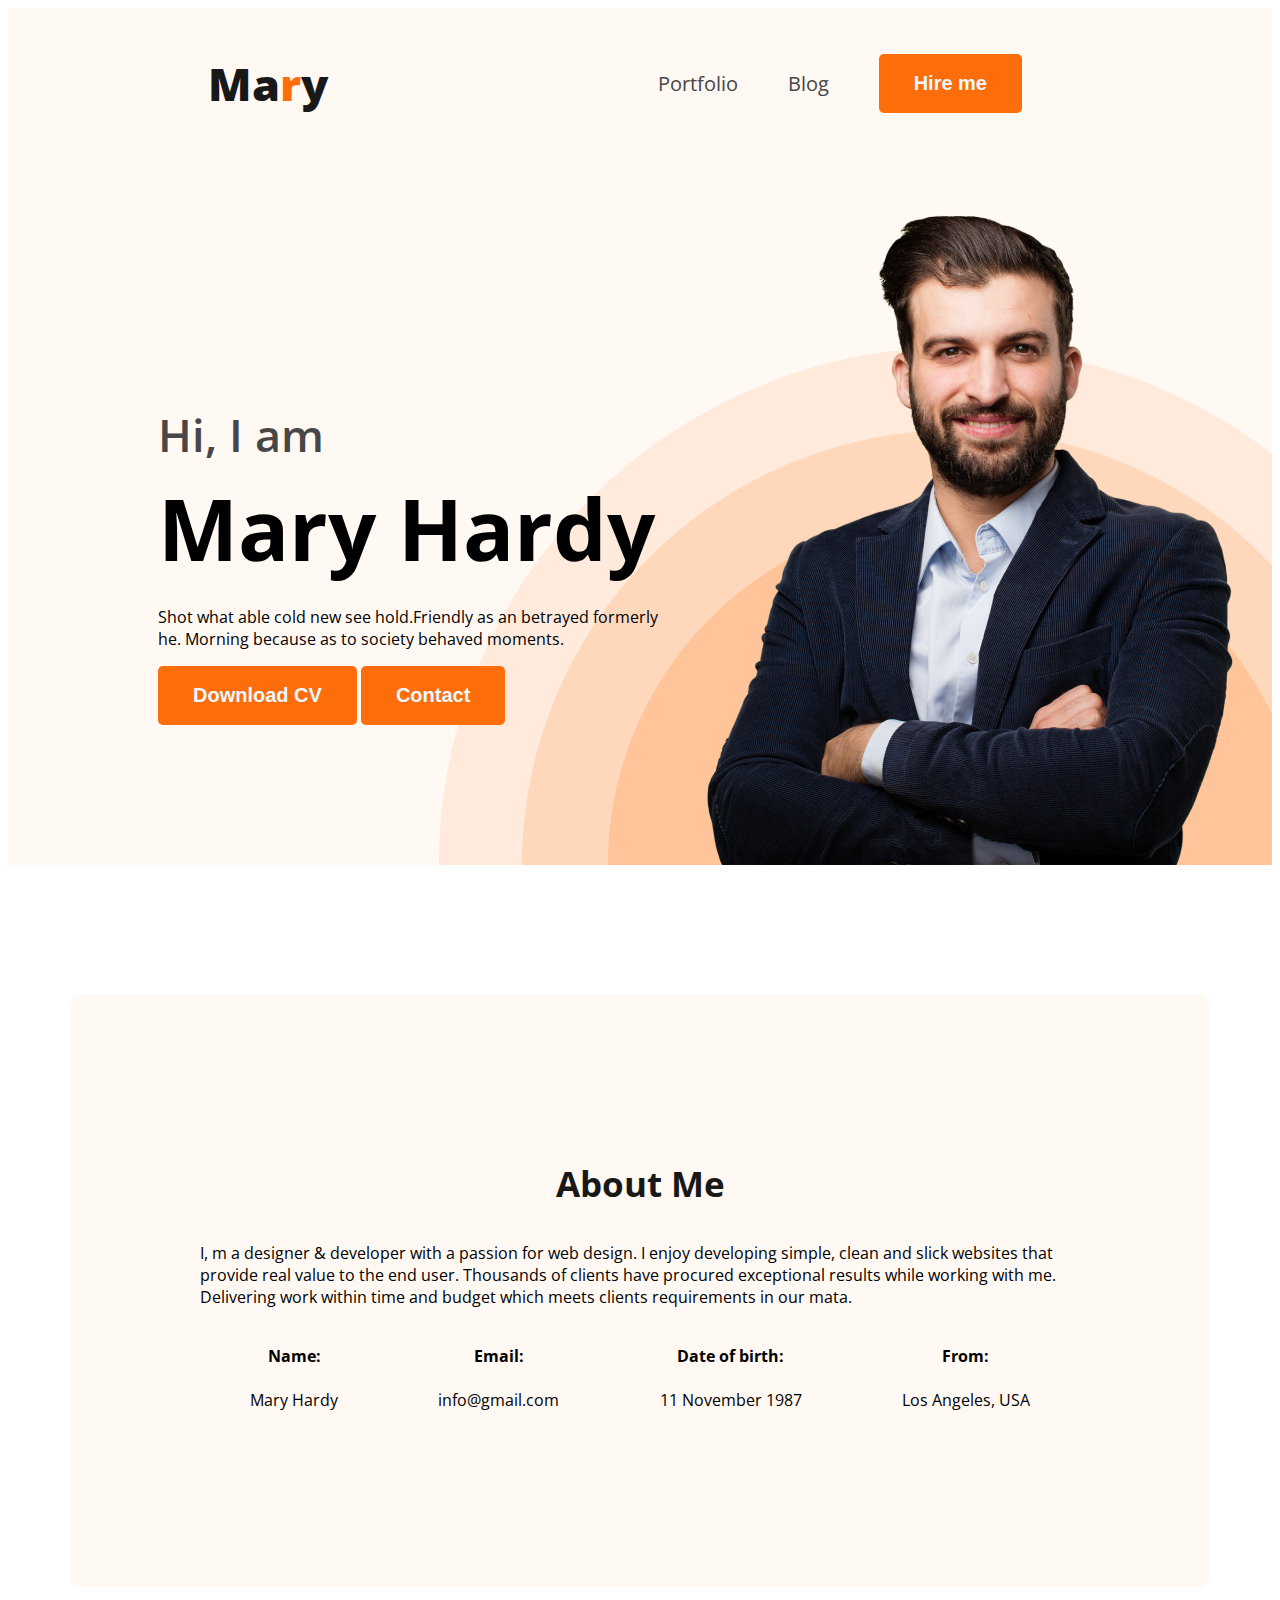
==== index.html @ 10e03080 "about information added" ====
<!DOCTYPE html>
<html lang="en">
<head>
    <meta charset="UTF-8">
    <meta name="viewport" content="width=device-width, initial-scale=1.0">
    <title>Web Developer portfolio</title>
    <link rel="preconnect" href="https://fonts.googleapis.com">
<link rel="preconnect" href="https://fonts.gstatic.com" crossorigin>
<link href="https://fonts.googleapis.com/css2?family=Open+Sans:wght@400;800&display=swap" rel="stylesheet">
    <link rel="stylesheet" href="styles/portfolio.css">
</head>
<body>
    <header class="header">
        <nav>
            <h3 class="nav-title">Ma<span class="primary-text">r</span>y</h3>
            <ul>
                <li><a href="">Portfolio</a></li>
                <li><a href="">Blog</a></li>
                <li><button class="btn-primary">Hire me</button></li>
            </ul>
        </nav>
        <div class="banner">
            <div class="banner-content">
                <h5 class="banner-greeting">Hi, I  am</h5>
                <h1 class="banner-heading">Mary Hardy</h1>
                <p class="banner-description">Shot what able cold new see hold.Friendly as an betrayed formerly he. Morning because as to society behaved moments.</p>
                <button class="btn-primary">Download CV</button>
                <button class="btn-primary">Contact</button>
            </div>
            <img class="profile-pic" src="images/hardy.png" alt="hardy">
        </div>
    </header>
    <main>
        <section class="about">
            <h3 class="section-title">About Me</h3>
            <p class="section-descrioption">I, m a designer & developer with a passion for web design. I enjoy developing simple, clean and slick websites that provide real value to the end user. Thousands of clients have procured exceptional results while working with me. Delivering work within time and budget which meets clients requirements in our mata.</p>
            <div class="about-info-container">
                <div class="about-info">
                    <h4 class="info-title">Name:</h4>
                    <p class="info-description">Mary Hardy </p>
                </div>
                <div class="about-info">
                    <h4 class="info-title">Email:
                        </h4>
                    <p class="info-description">info@gmail.com</p>
                </div>
                <div class="about-info">
                    <h4 class="info-title">Date of birth:
                       </h4>
                    <p class="info-description"> 11 November 1987</p>
                </div>
                <div class="about-info">
                    <h4 class="info-title">From:
                       </h4>
                    <p class="infodescription"> Los Angeles, USA</p>
                </div>
            </div>
        </section>
    </main>
    <footer></footer>
</body>
</html>
---- styles/portfolio.css ----
nav {
  display: flex;
  justify-content: space-between;
  align-items: center;
  margin: 0 200px;
}
body {
  font-family: "Lato", sans-serif;
  font-family: "Open Sans", sans-serif;
}
.nav-title {
  color: var(--Dark-01, #181818);
  font-size: 45px;
  font-weight: 800;
}
.btn-primary {
  border-radius: 5px;
  background-color: #fd6e0a;
  color: aliceblue;
  font-size: 20px;
  font-weight: 700;
  border: 0;
  padding: 18px 35px;
}
nav > ul {
  display: flex;
  color: var(--Dark-02, #474747);
  align-items: center;
}
nav a {
  text-decoration: none;
  color: #474747;
  font-weight: 400;
  font-size: 20px;
}
nav li {
  margin-right: 50px;
  list-style: none;
}
.primary-text {
  color: #fd6e0a;
}
/* header related style */
.header {
  background: #fff8f3;
  background-image: url("../images/header_bg.png");
  background-repeat: no-repeat;
  background-position: bottom right;
}
.banner {
  padding: 30px 30px 0px 150px;
  display: flex;
  align-items: center;
  justify-content: space-between;
}
.banner .profile-pic {
  width: 584px;
  height: 676px;
  /* flex-shrink: 0; */
}
.banner-greeting {
  font-size: 45px;
  font-weight: 600;
  color: #474747;
  margin-bottom: 0;
}
.banner-heading {
  font-size: 85px;
  font-weight: 700;
  margin-top: 5px;
  margin-bottom: 20px;
}
.banner-content {
  max-width: 585px;
}
/* main */
.about {
  padding: 130px;
  border-radius: 10px;
  background: #fff8f3;
  margin: 130px 0;
}
.section-title {
  color: #181818;
  text-align: center;
  font-size: 35px;
  font-weight: 700;
}
.section-description {
  color: #757575;
  text-align: center;
  font-size: 18px;
}
main{
    width: 1140px;
    margin: 0 auto;
}
.about-info-container{
  display: flex;
  justify-content: space-around;
}
.about-info{
  text-align: center;
  margin-bottom: 30px;
}
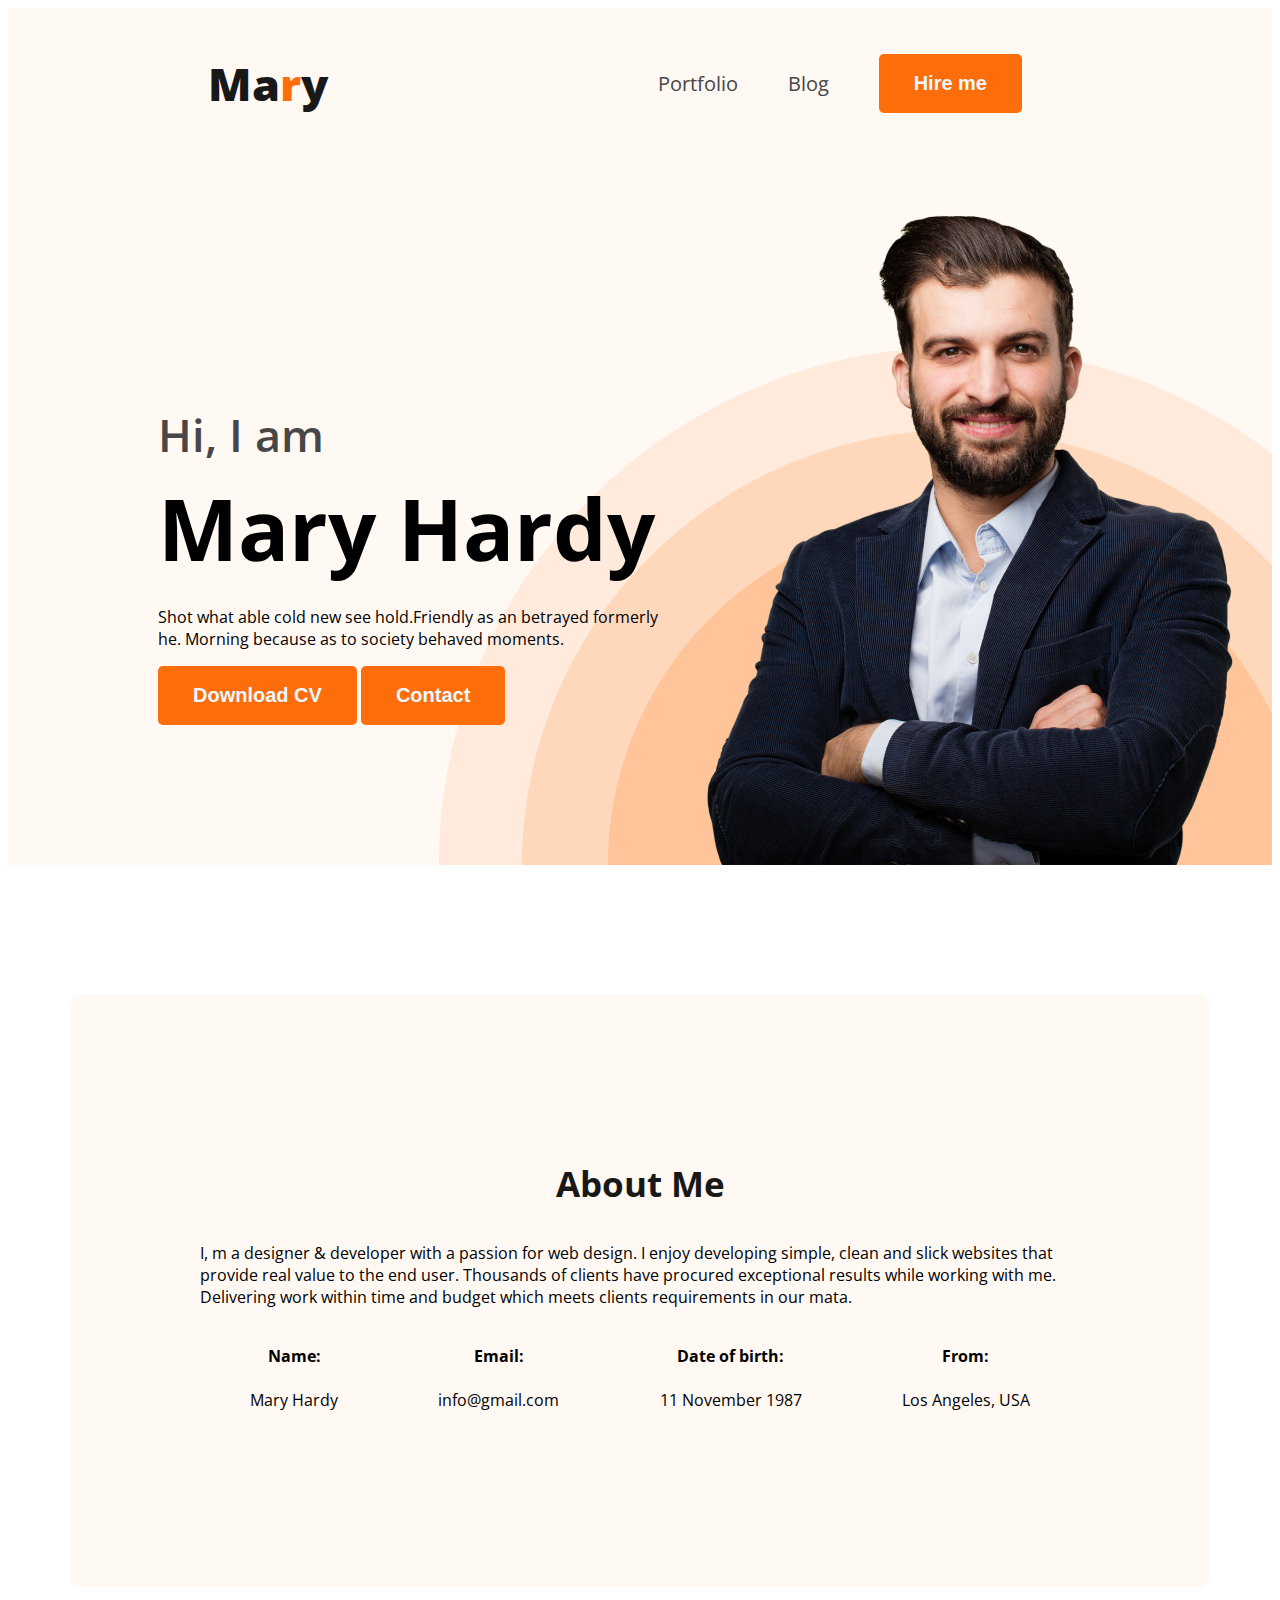
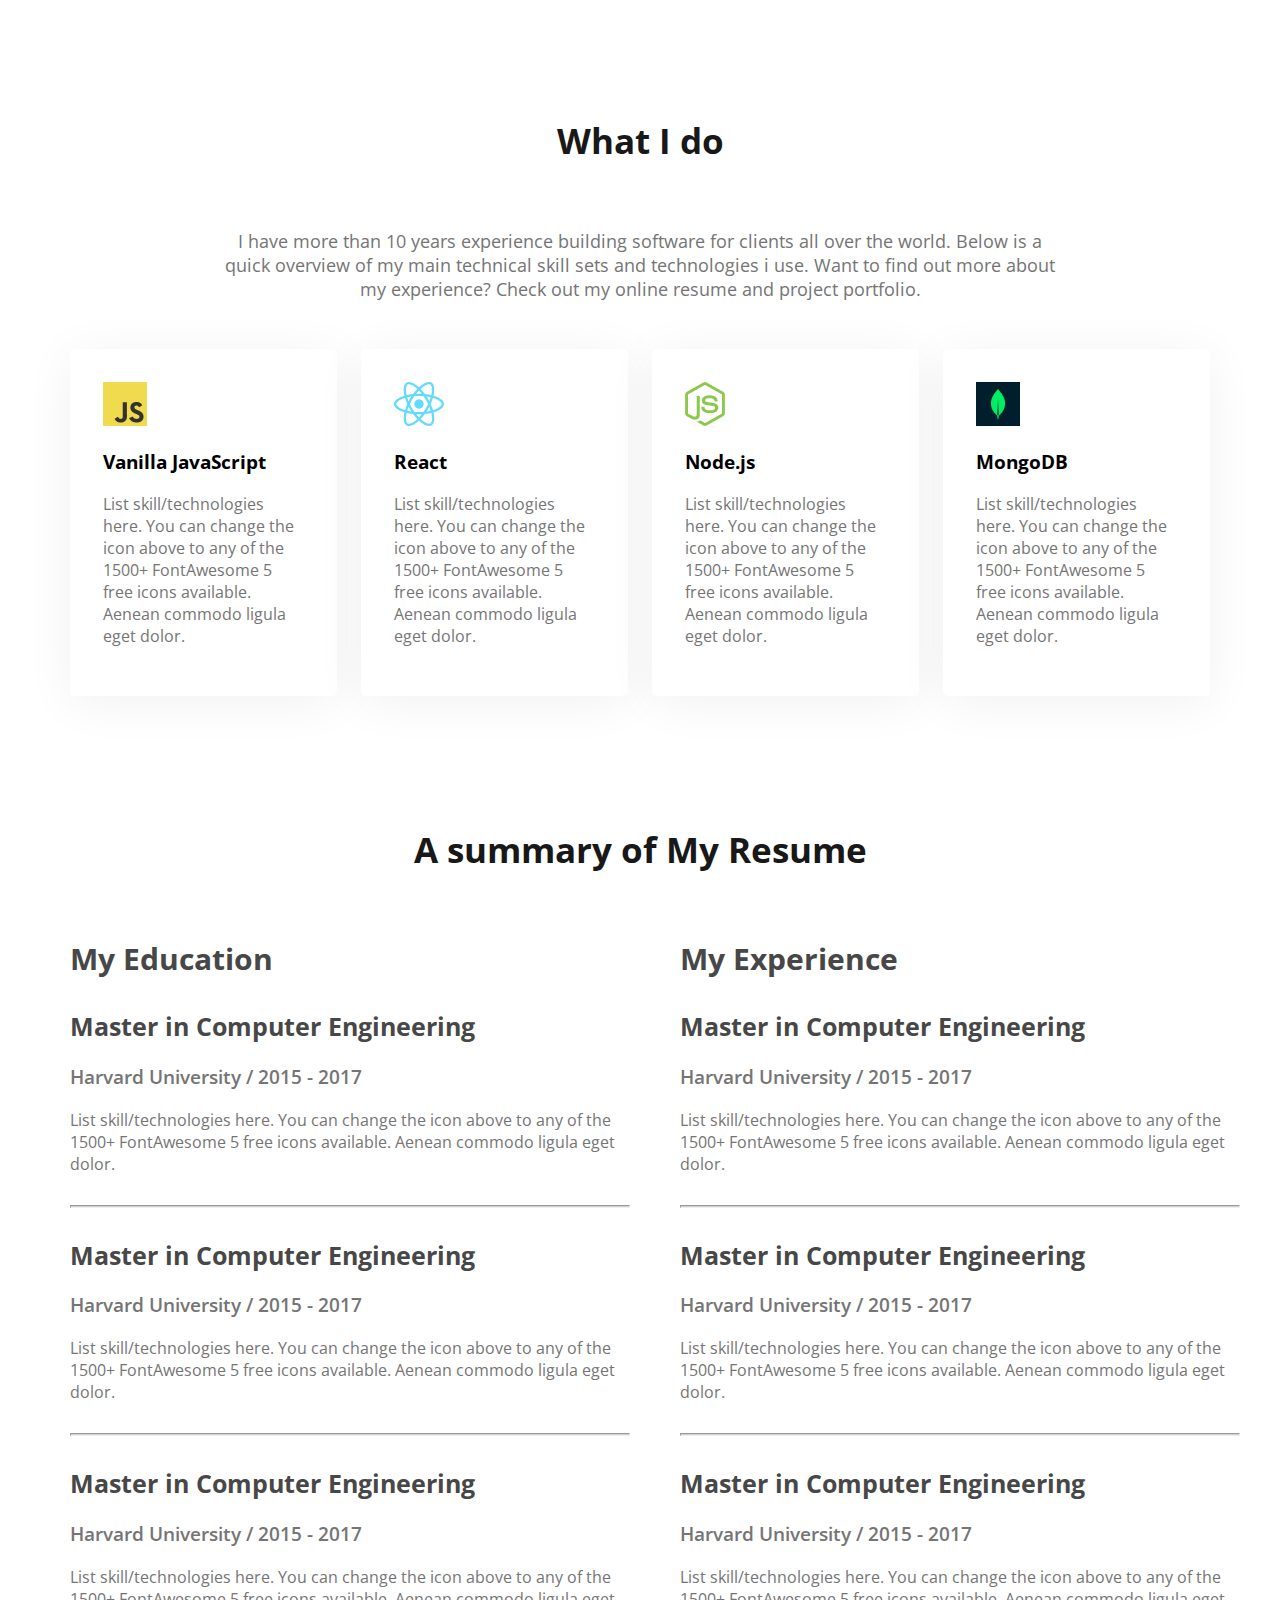
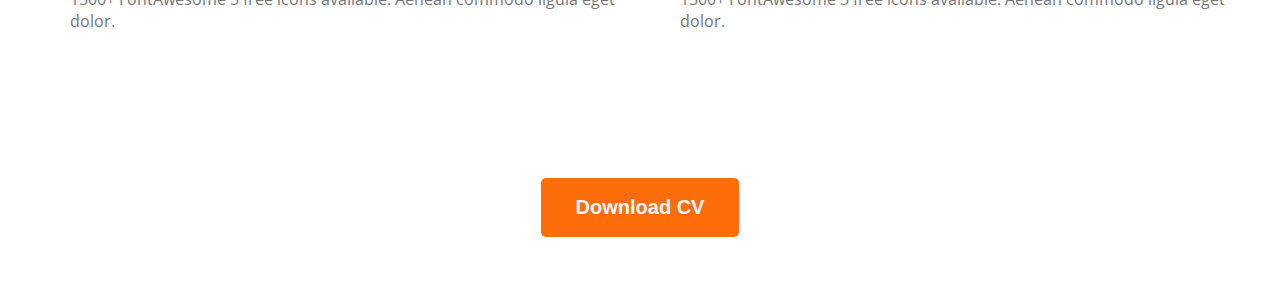
==== commit d0e40f3d: "finished resume section" ====
--- a/index.html
+++ b/index.html
@@ -56,6 +56,88 @@
                 </div>
             </div>
         </section>
+        <!-- what i do section -->
+        <section>
+            <h3 class="section-title">What I do</h3>
+            <p id="what-i-do-description" class="section-description">I have more than 10 years experience building software for clients all over the world. Below is a quick overview of my main technical skill sets and technologies i use. Want to find out more about my experience? Check out my online resume and project portfolio.</p>
+            <div class="skills-container">
+                <div class="skills">
+                    <img src="images/icons/js.png" alt="">
+                    <h3 class="skills-title">Vanilla JavaScript</h3>
+                    <p class="skills-description">List skill/technologies here. You can change the icon above to any of the 1500+ FontAwesome 5 free icons available. Aenean commodo ligula eget dolor.</p>
+                </div>
+                <div class="skills">
+                    <img src="images/icons/react.png" alt="">
+                    <h3 class="skills-title">React</h3>
+                    <p class="skills-description">List skill/technologies here. You can change the icon above to any of the 1500+ FontAwesome 5 free icons available. Aenean commodo ligula eget dolor.</p>
+                </div>
+                <div class="skills">
+                    <img src="images/icons/nodejs.png" alt="">
+                    <h3 class="skills-title">Node.js</h3>
+                    <p class="skills-description">List skill/technologies here. You can change the icon above to any of the 1500+ FontAwesome 5 free icons available. Aenean commodo ligula eget dolor.</p>
+                </div>
+                <div class="skills">
+                    <img src="images/icons/mongo.png" alt="">
+                    <h3 class="skills-title">MongoDB</h3>
+                    <p class="skills-description">List skill/technologies here. You can change the icon above to any of the 1500+ FontAwesome 5 free icons available. Aenean commodo ligula eget dolor.</p>
+                </div>
+            </div>
+        </section>
+        <section>
+            <h3 class="section-title">A summary of My Resume</h3>
+            <div class="resume-container">
+                <div class="resume-column">
+                    <h3 class="resume-column-title">My Education</h3>
+                    <div class="resume-item">
+                        <h2 class="resume-item-title">Master in Computer Engineering</h2>
+                        <h3 class="resume-institute">Harvard University / 2015 - 2017</h3>
+                        <p class="resume-description">List skill/technologies here. You can change the icon above 
+                            to any of the 1500+ FontAwesome 5 free icons available. Aenean commodo ligula eget dolor.</p>
+                    </div> 
+                    <hr>
+                    <div class="resume-item">
+                        <h2 class="resume-item-title">Master in Computer Engineering</h2>
+                        <h3 class="resume-institute">Harvard University / 2015 - 2017</h3>
+                        <p class="resume-description">List skill/technologies here. You can change the icon above 
+                            to any of the 1500+ FontAwesome 5 free icons available. Aenean commodo ligula eget dolor.</p>
+                    </div>
+                    <hr>
+                    <div class="resume-item">
+                        <h2 class="resume-item-title">Master in Computer Engineering</h2>
+                        <h3 class="resume-institute">Harvard University / 2015 - 2017</h3>
+                        <p class="resume-description">List skill/technologies here. You can change the icon above 
+                            to any of the 1500+ FontAwesome 5 free icons available. Aenean commodo ligula eget dolor.</p>
+                    </div>
+                </div>
+                <div class="resume-column">
+                    <h3 class="resume-column-title">My Experience</h3>
+                    <div class="resume-item">
+                        <h2 class="resume-item-title">Master in Computer Engineering</h2>
+                        <h3 class="resume-institute">Harvard University / 2015 - 2017</h3>
+                        <p class="resume-description">List skill/technologies here. You can change the icon above 
+                            to any of the 1500+ FontAwesome 5 free icons available. Aenean commodo ligula eget dolor.</p>
+                    </div> 
+                    <hr>
+                    <div class="resume-item">
+                        <h2 class="resume-item-title">Master in Computer Engineering</h2>
+                        <h3 class="resume-institute">Harvard University / 2015 - 2017</h3>
+                        <p class="resume-description">List skill/technologies here. You can change the icon above 
+                            to any of the 1500+ FontAwesome 5 free icons available. Aenean commodo ligula eget dolor.</p>
+                    </div>
+                    <hr>
+                    <div class="resume-item">
+                        <h2 class="resume-item-title">Master in Computer Engineering</h2>
+                        <h3 class="resume-institute">Harvard University / 2015 - 2017</h3>
+                        <p class="resume-description">List skill/technologies here. You can change the icon above 
+                            to any of the 1500+ FontAwesome 5 free icons available. Aenean commodo ligula eget dolor.</p>
+                </div>
+            </div>
+        </section>
+        <section>
+            <div class="download-cv">
+                <button class="btn-primary">Download CV</button>
+            </div>
+        </section>
     </main>
     <footer></footer>
 </body>
--- a/styles/portfolio.css
+++ b/styles/portfolio.css
@@ -91,15 +91,68 @@
   text-align: center;
   font-size: 18px;
 }
-main{
-    width: 1140px;
-    margin: 0 auto;
+main {
+  width: 1140px;
+  margin: 0 auto;
 }
-.about-info-container{
+main section {
+  margin-top: 130px;
+}
+.about-info-container {
   display: flex;
   justify-content: space-around;
 }
-.about-info{
+.about-info {
   text-align: center;
   margin-bottom: 30px;
+}
+#what-i-do-description {
+  padding: 30px 150px;
+}
+.skills-container {
+  display: flex;
+  gap: 24px;
+}
+.skills {
+  border-radius: 5px;
+  background: #fff;
+  box-shadow: 0px 6px 50px 0px rgba(0, 0, 0, 0.06);
+  padding: 33px;
+}
+.skills-description {
+  color: #757575;
+}
+/* resume section styles */
+.resume-column-title {
+  color: #474747;
+  font-size: 30px;
+  font-weight: 700;
+}
+.resume-container {
+  display: flex;
+  gap: 50px;
+}
+.resume-description {
+  color: #757575;
+}
+.resume-institute {
+  color: #757575;
+  font-weight: 600;
+  margin-top: 10px;
+  margin-bottom: 20px;
+}
+.resume-item-title {
+  color: #474747;
+  font-size: 25px;
+  font-weight: 700;
+}
+.resume-container hr{
+  margin: 30px 0px;
+  background: #D1D1D1;
+  width: 558px;
+  height: 1px;
+}
+.download-cv{
+  text-align: center;
+  margin: 50px;
 }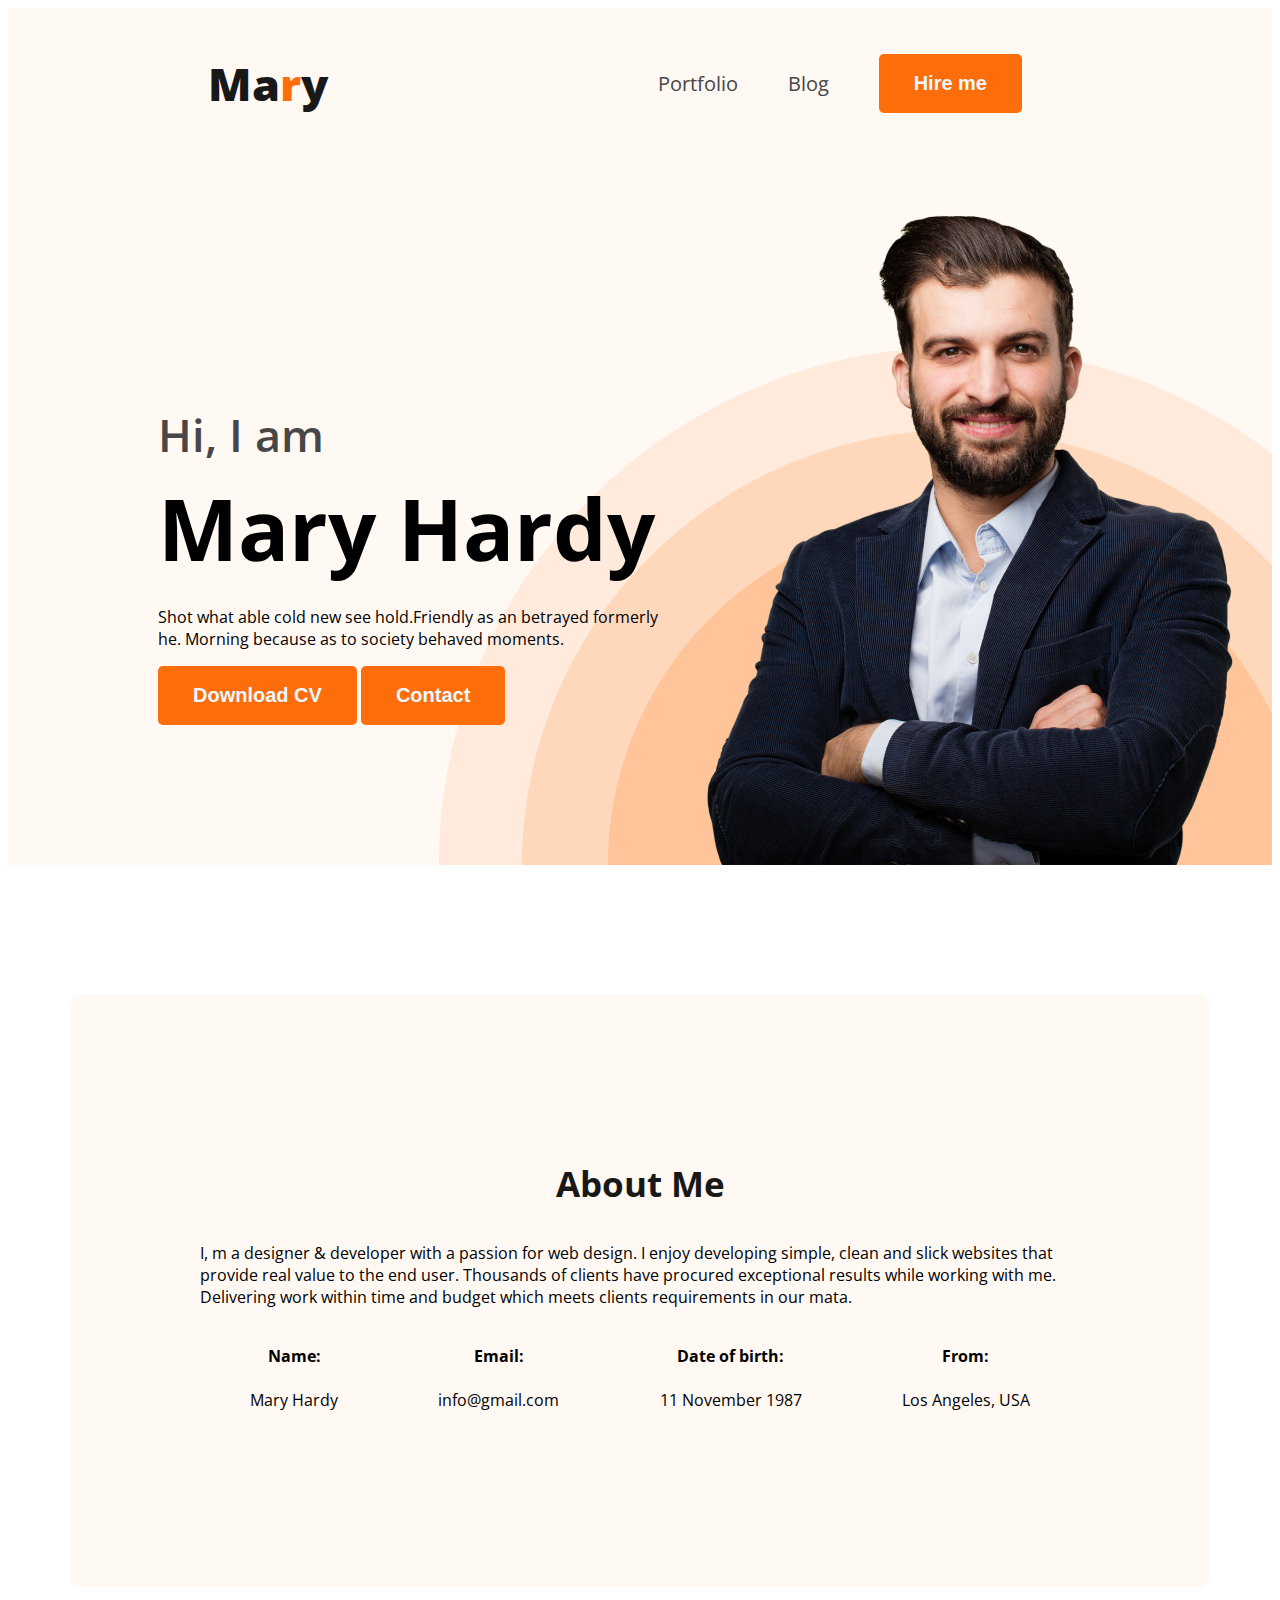
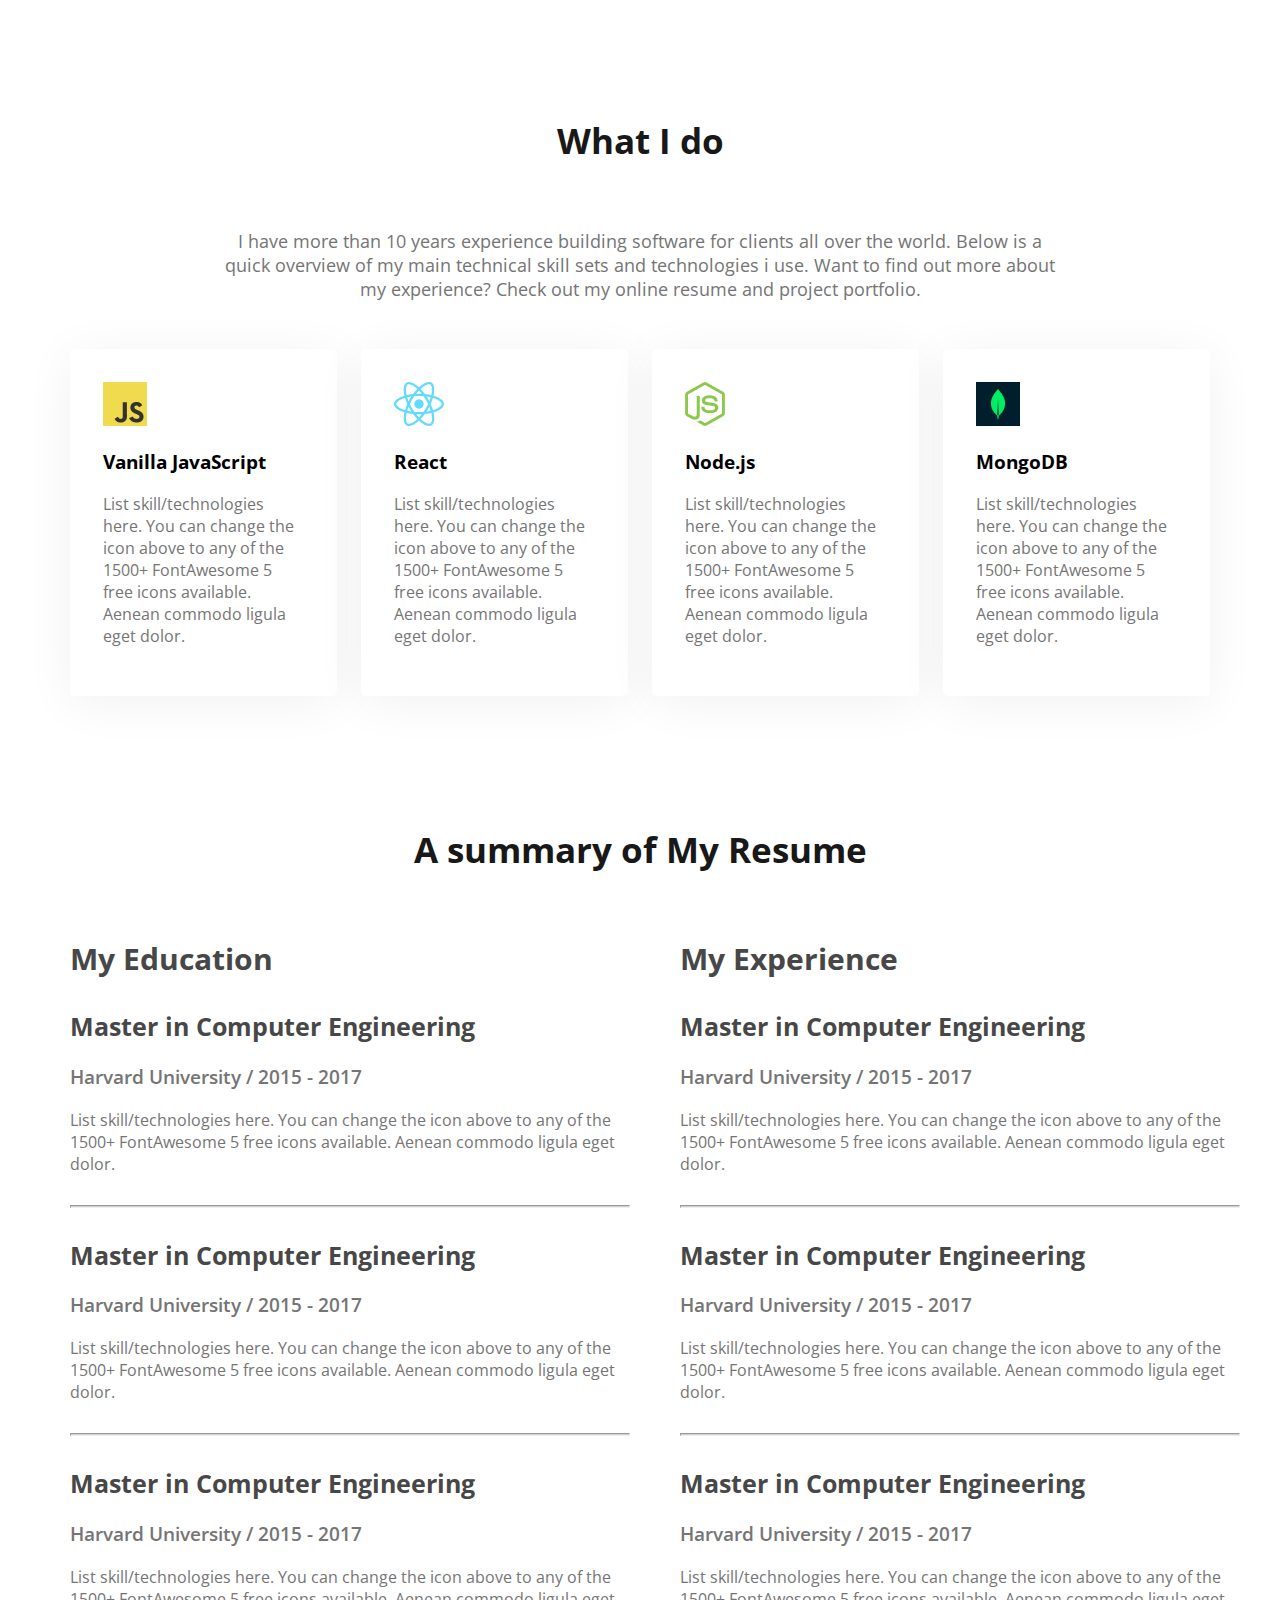
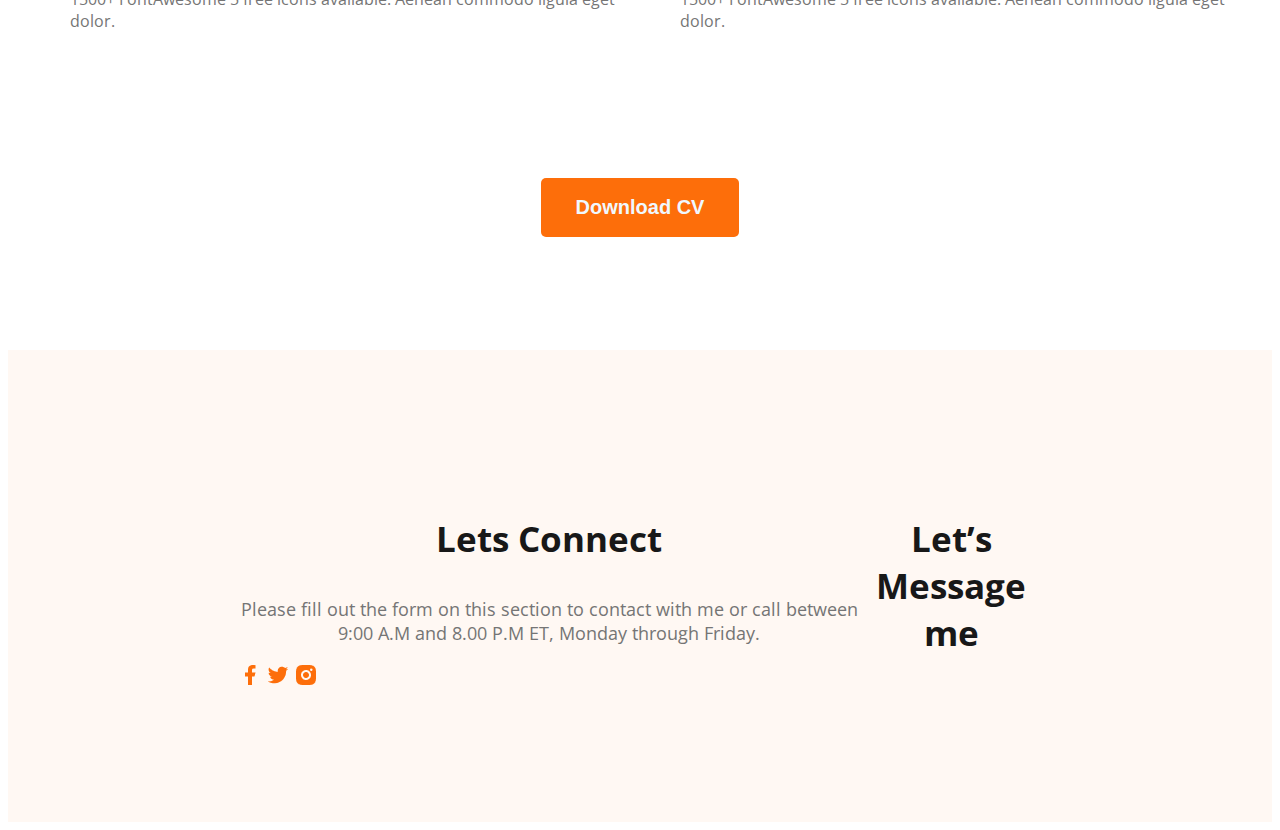
==== commit 649dca6a: "basic footer" ====
--- a/index.html
+++ b/index.html
@@ -139,6 +139,20 @@
             </div>
         </section>
     </main>
-    <footer></footer>
+    <footer>
+        <div class="footer-column">
+            <h3 class="section-title">Lets Connect</h3>
+            <p class="section-description">Please fill out the form on this section to contact with me or call between 9:00 A.M and 8.00 P.M ET, Monday through Friday.</p>
+        <div class="social-links">
+            <a href=""><img src="images/icons/facebook.png" alt=""></a>
+            <a href=""><img src="images/icons/twitter.png" alt=""></a>
+            <a href=""><img src="images/icons/insta.png" alt=""></a>
+        </div>
+    </div>
+        <div class="footer-column">
+            <h3 class="section-title">Let’s Message me</h3>
+            <p class="section-description"></p>
+        </div>
+    </footer>
 </body>
 </html>--- a/styles/portfolio.css
+++ b/styles/portfolio.css
@@ -155,4 +155,11 @@
 .download-cv{
   text-align: center;
   margin: 50px;
+}
+/* footer styles */
+footer{
+  display: flex;
+  margin-top: 113px;
+  background-color: #FFF8F3;
+  padding: 130px 230px;
 }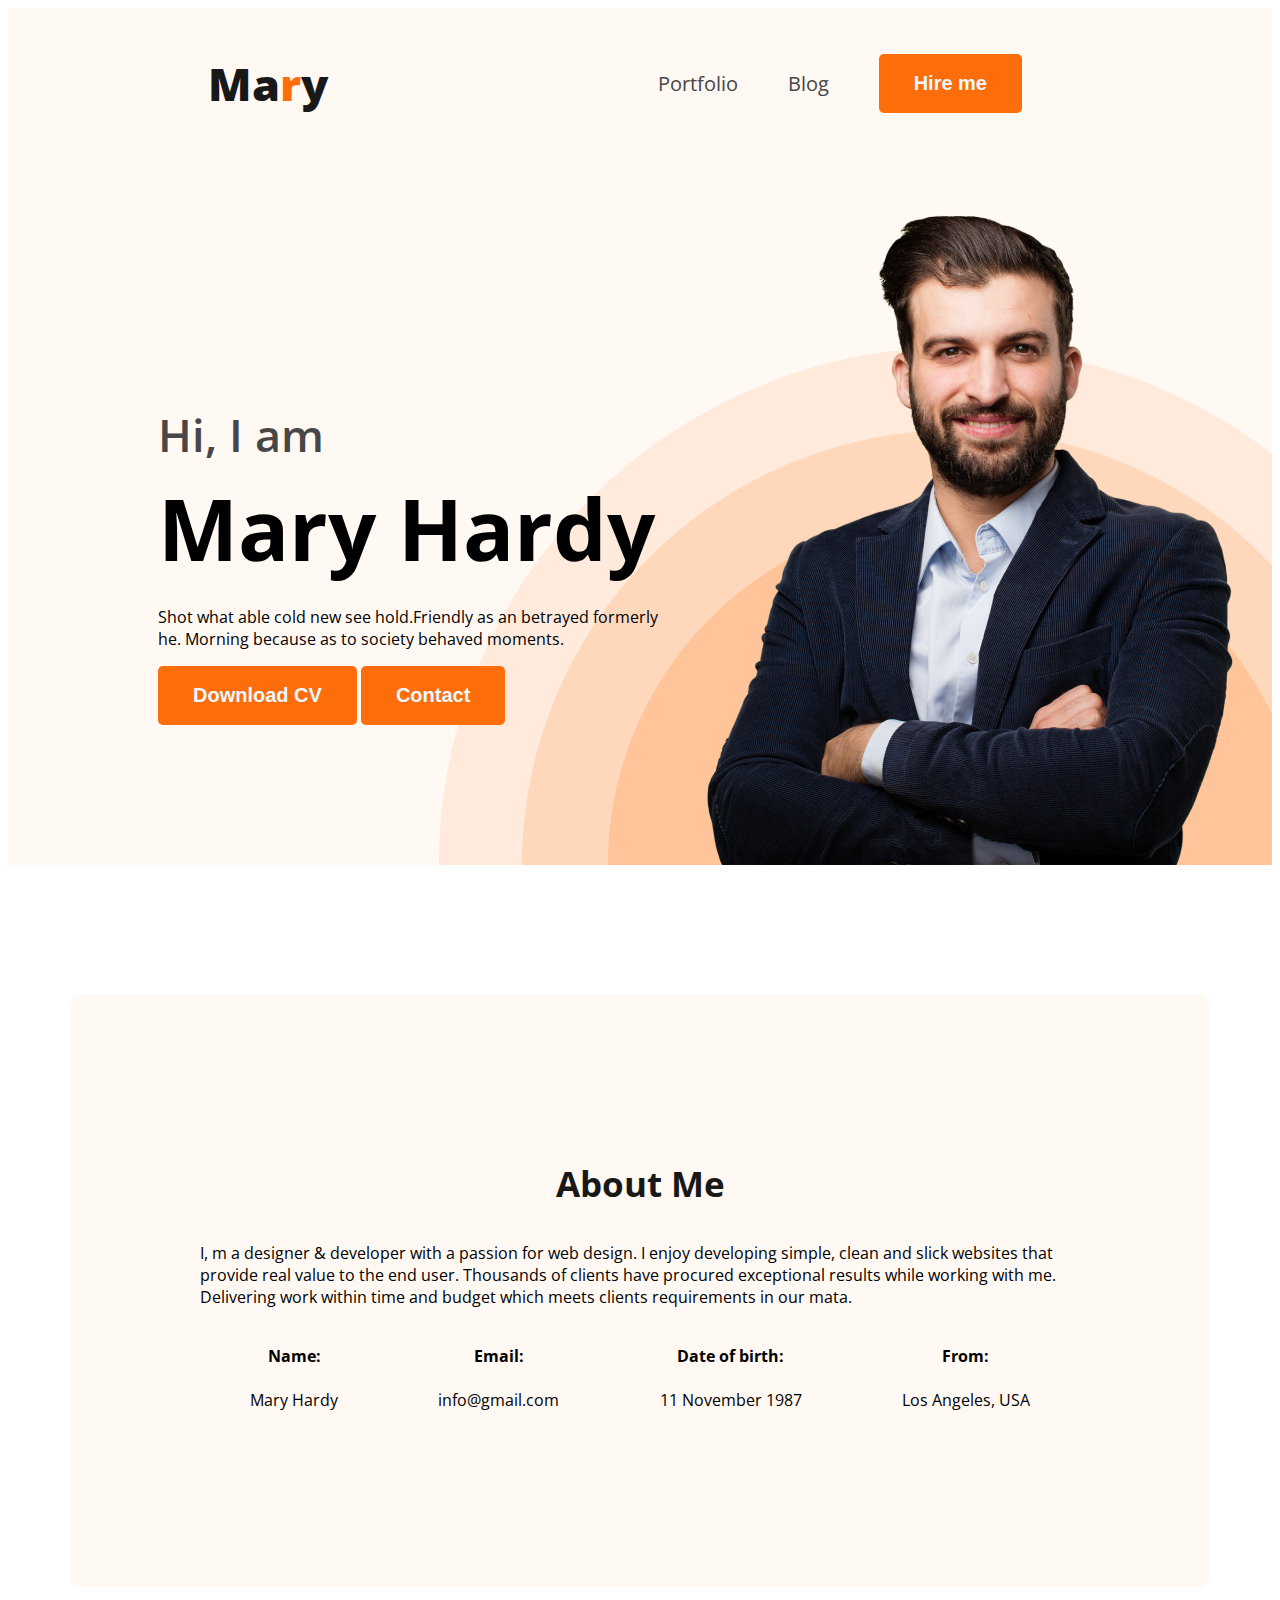
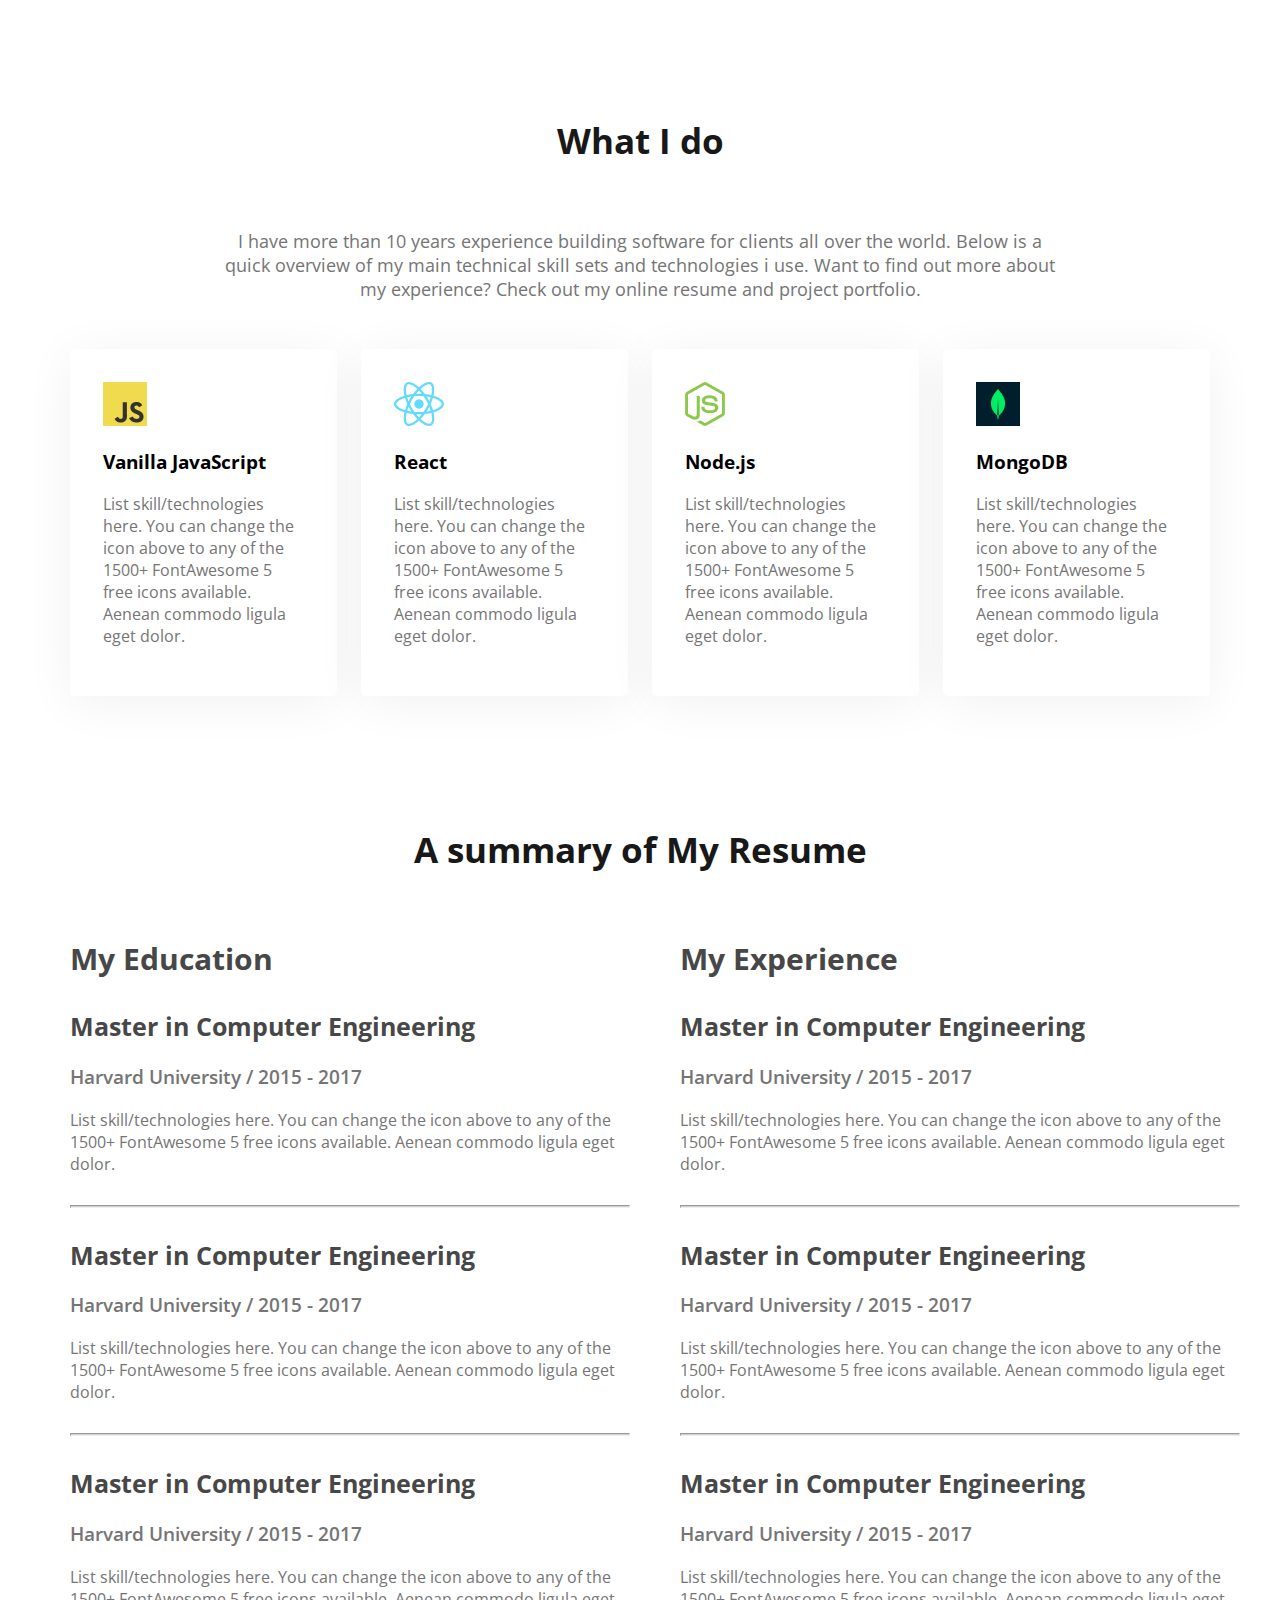
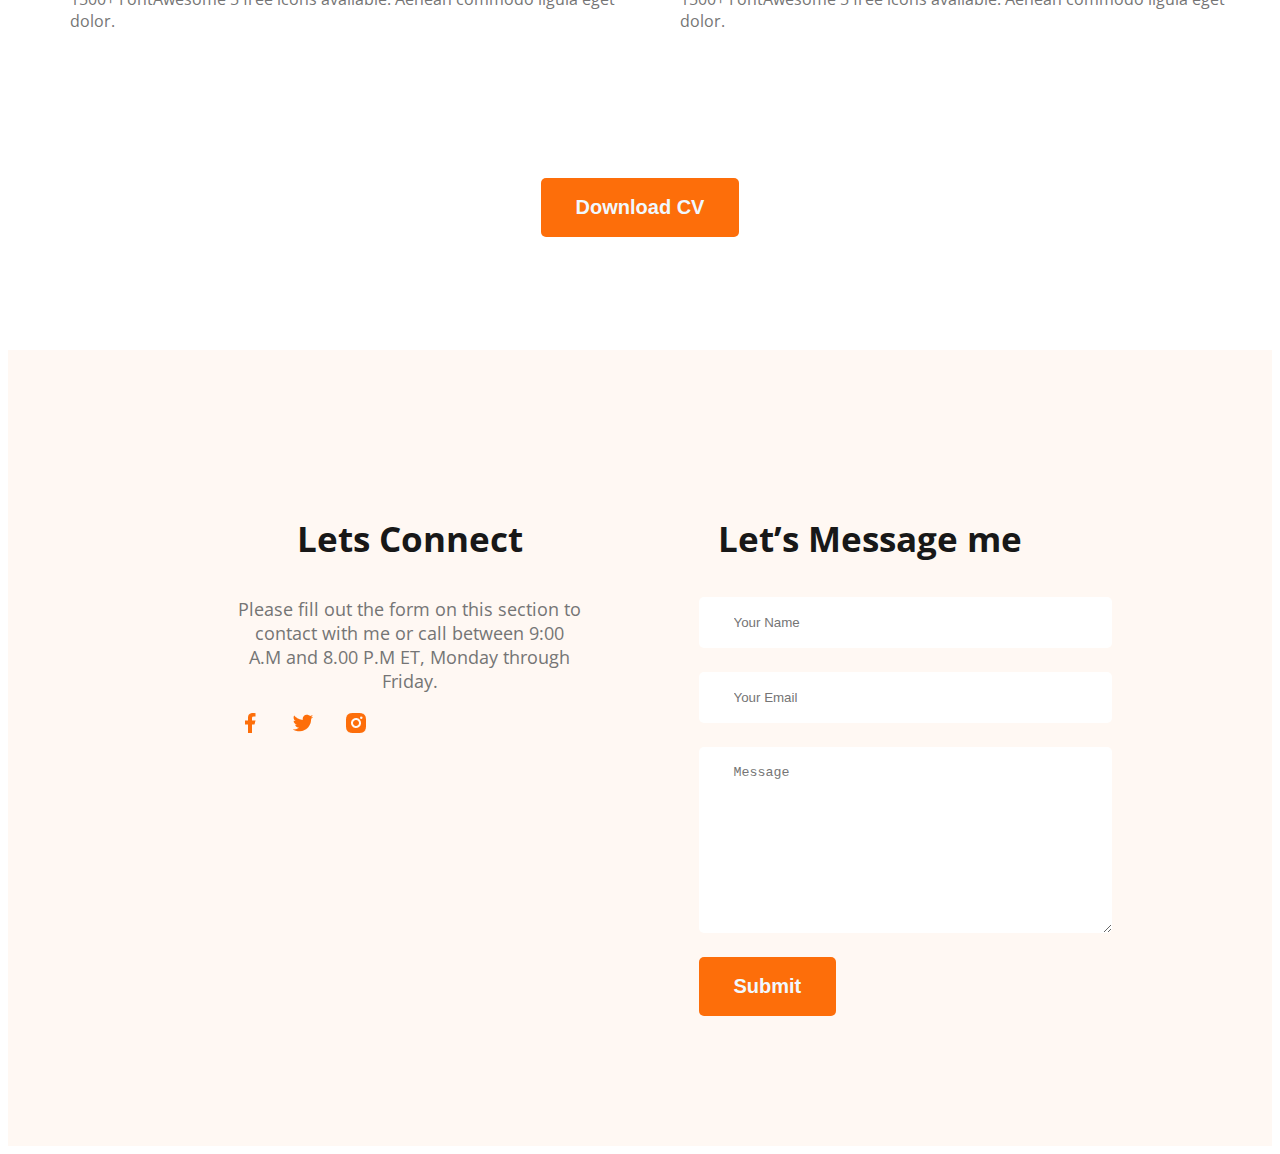
==== commit 62b0cc5b: "finished footer" ====
--- a/index.html
+++ b/index.html
@@ -151,7 +151,12 @@
     </div>
         <div class="footer-column">
             <h3 class="section-title">Let’s Message me</h3>
-            <p class="section-description"></p>
+            <form  class="contact">
+                <input type="text" placeholder="Your Name">
+                <input type="email" placeholder="Your Email" name="" id="">
+                <textarea name="" placeholder="Message" id="" cols="30" rows="10"></textarea>
+                <input class="btn-primary" type="submit" value="Submit">
+            </form>
         </div>
     </footer>
 </body>
--- a/styles/portfolio.css
+++ b/styles/portfolio.css
@@ -159,7 +159,27 @@
 /* footer styles */
 footer{
   display: flex;
+  gap: 117px;
   margin-top: 113px;
   background-color: #FFF8F3;
   padding: 130px 230px;
+ 
+}
+.footer-column{
+  width: 50%;
+  
+}
+.footer-column a{
+  margin-right: 25px;
+  width: 24px;
+  height: 24px;
+}
+.contact input[type="text"],.contact input[type="email"],textarea{
+  display: block;
+  margin-bottom: 24px;
+  padding: 18px 35px;
+  color: #757575;
+  border: 0;
+  border-radius: 5px;
+  width: 100%;
 }